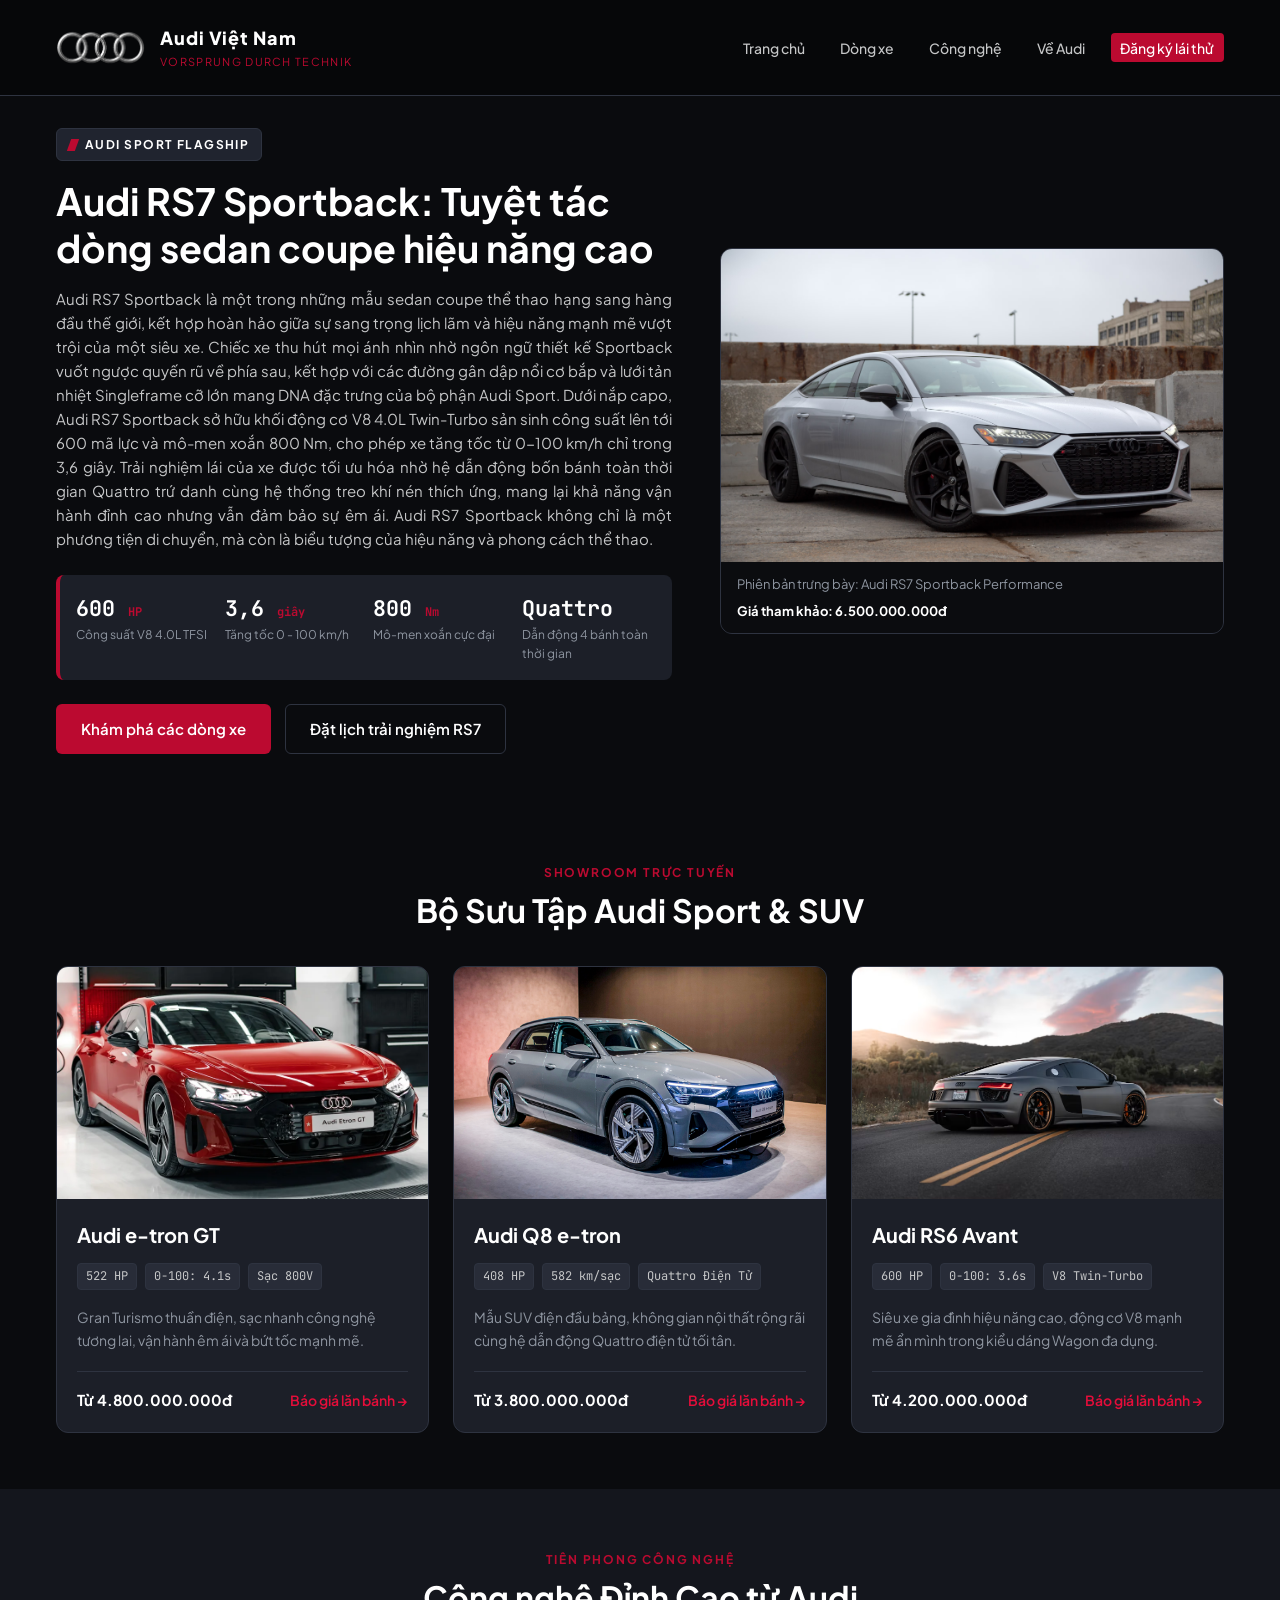
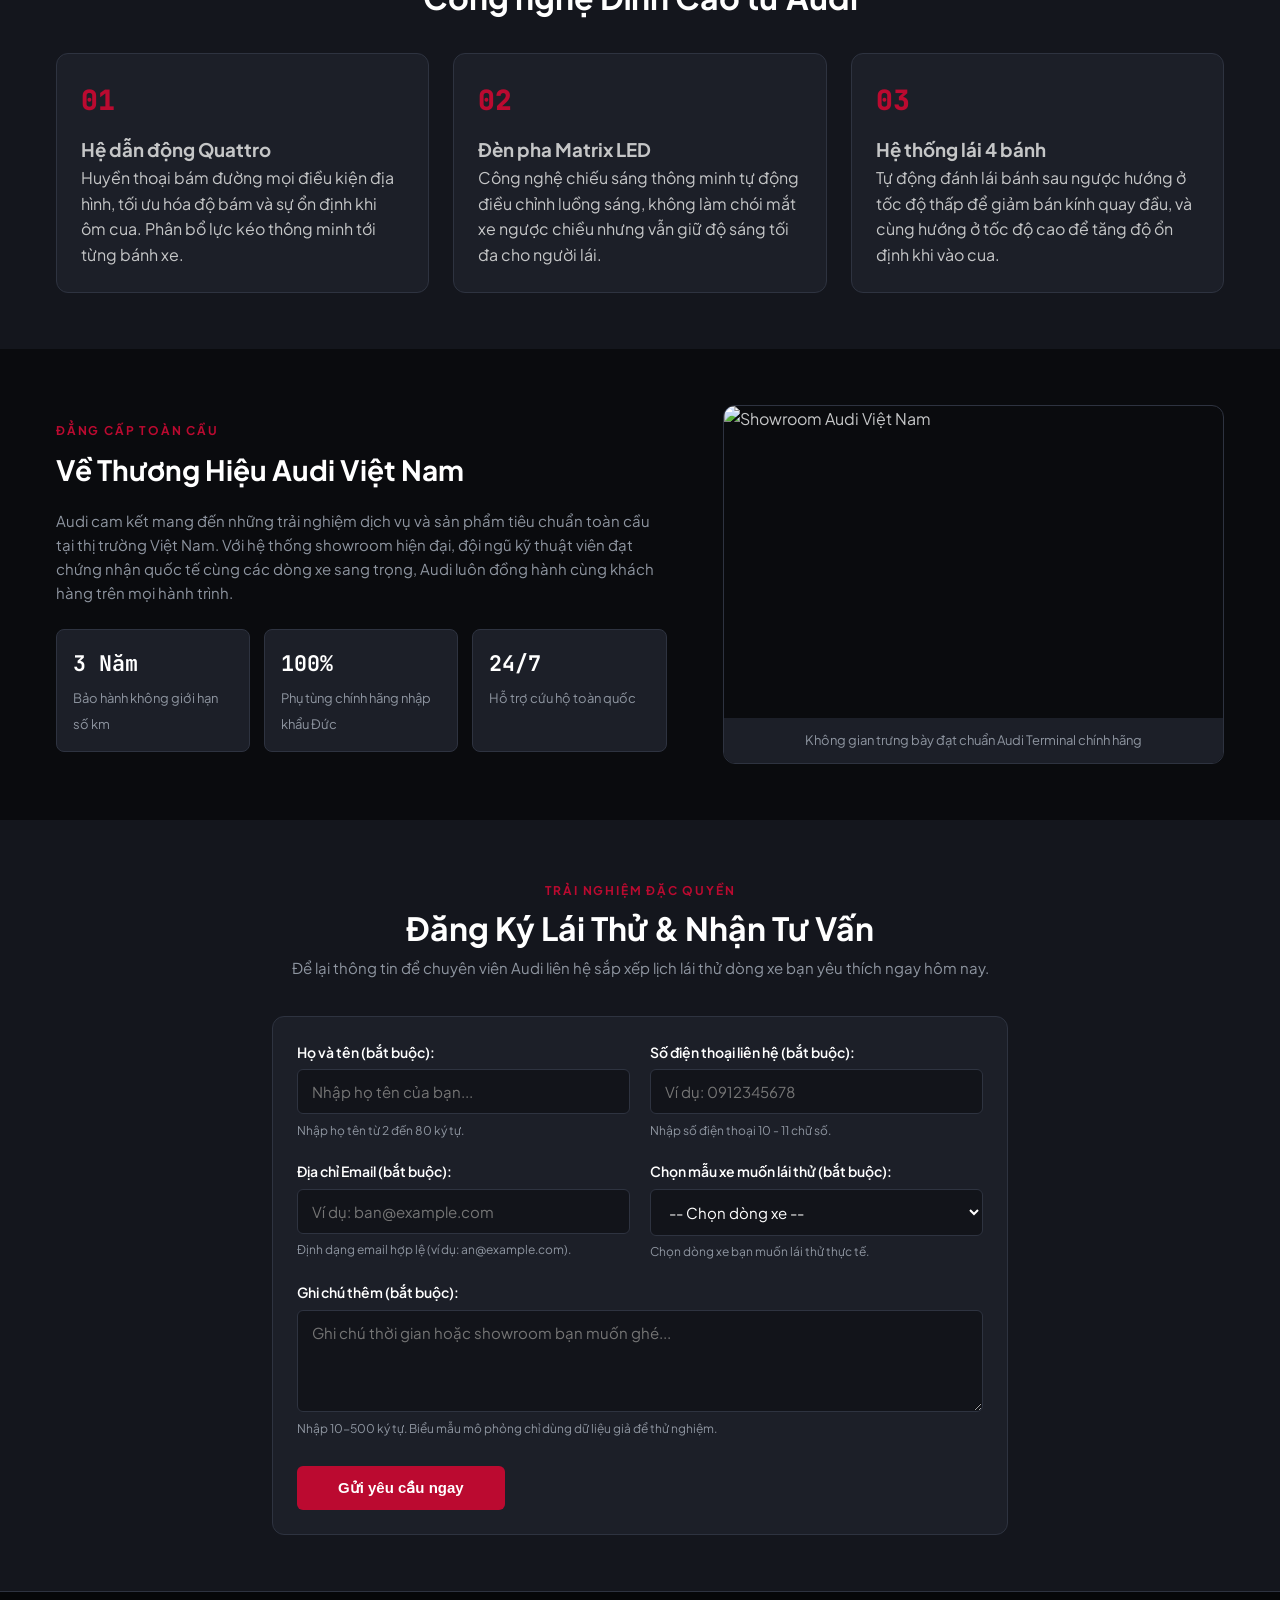
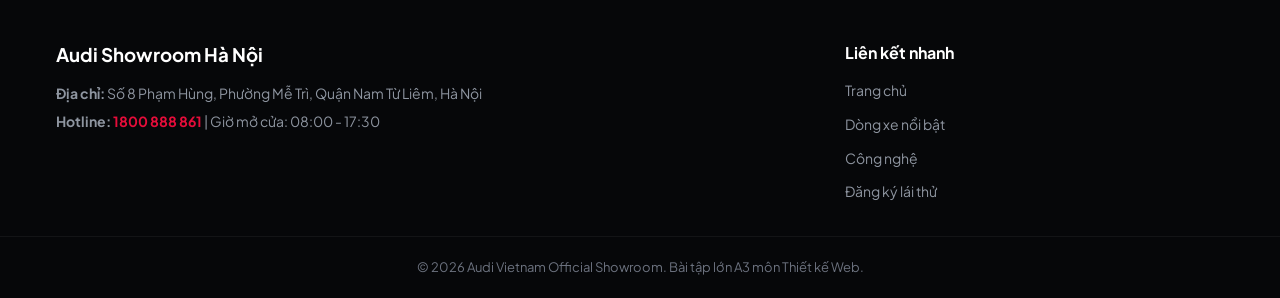
==== index.html @ 1963253b "Add files via upload" ====
<!DOCTYPE html>
<html lang="vi">

<head>
  <meta charset="UTF-8">
  <meta name="viewport" content="width=device-width, initial-scale=1.0">
  <title>Audi Vietnam | Showroom Trực Tuyến Đẳng Cấp</title>
  <link rel="preconnect" href="https://fonts.googleapis.com">
  <link rel="preconnect" href="https://fonts.gstatic.com" crossorigin>
  <link
    href="https://fonts.googleapis.com/css2?family=Plus+Jakarta+Sans:wght@400;500;600;700;800&family=JetBrains+Mono:wght@400;500&display=swap"
    rel="stylesheet">
  <link rel="stylesheet" href="styles.css">
</head>

<body>
  <header class="site-header">
    <div class="header-container">
      <div class="brand">
        <a href="index.html" class="logo-link">
          <img src="assets/audi-logo.png" alt="Audi Việt Nam" class="logo-img" width="110" height="38">
        </a>
        <div class="brand-text">
          <span class="brand-name">Audi Việt Nam</span>
          <span class="tagline">Vorsprung durch Technik</span>
        </div>
      </div>

      <nav class="site-nav" aria-label="Điều hướng chính">
        <ul>
          <li><a href="#home">Trang chủ</a></li>
          <li><a href="#models">Dòng xe</a></li>
          <li><a href="#technology">Công nghệ</a></li>
          <li><a href="#about">Về Audi</a></li>
          <li><a href="#contact" class="nav-cta">Đăng ký lái thử</a></li>
        </ul>
      </nav>
    </div>
  </header>
  <main>

    <section id="home" class="hero-section">
      <div class="container hero-container">

        <div class="hero-content">
          <div class="rs-badge">
            <span class="rs-rhombus" aria-hidden="true"></span>
            AUDI SPORT FLAGSHIP
          </div>

          <h1 class="hero-title">
            Audi RS7 Sportback: Tuyệt tác dòng sedan coupe hiệu năng cao
          </h1>

          <p class="hero-desc">
            Audi RS7 Sportback là một trong những mẫu sedan coupe thể thao hạng
            sang hàng đầu thế giới, kết hợp hoàn hảo giữa sự sang trọng lịch lãm
            và hiệu năng mạnh mẽ vượt trội của một siêu xe. Chiếc xe thu hút mọi
            ánh nhìn nhờ ngôn ngữ thiết kế Sportback vuốt ngược quyến rũ về phía
            sau, kết hợp với các đường gân dập nổi cơ bắp và lưới tản nhiệt
            Singleframe cỡ lớn mang DNA đặc trưng của bộ phận Audi Sport.
            Dưới nắp capo, Audi RS7 Sportback sở hữu khối động cơ V8
            4.0L Twin-Turbo sản sinh công suất lên tới 600 mã lực và mô-men xoắn
            800 Nm, cho phép xe tăng tốc từ 0-100 km/h chỉ trong 3,6 giây.
            Trải nghiệm lái của xe được tối ưu hóa nhờ hệ dẫn động bốn bánh
            toàn thời gian Quattro trứ danh cùng hệ thống treo khí nén thích ứng,
            mang lại khả năng vận hành đỉnh cao nhưng vẫn đảm bảo sự êm ái.
            Audi RS7 Sportback không chỉ là một phương tiện di chuyển,
            mà còn là biểu tượng của hiệu năng và phong cách thể thao.
          </p>

          <div class="hero-specs">
            <div class="spec-box">
              <span class="spec-val">600 <small>HP</small></span>
              <span class="spec-label">Công suất V8 4.0L TFSI</span>
            </div>
            <div class="spec-box">
              <span class="spec-val">3,6 <small>giây</small></span>
              <span class="spec-label">Tăng tốc 0 - 100 km/h</span>
            </div>
            <div class="spec-box">
              <span class="spec-val">800 <small>Nm</small></span>
              <span class="spec-label">Mô-men xoắn cực đại</span>
            </div>
            <div class="spec-box">
              <span class="spec-val">Quattro</span>
              <span class="spec-label">Dẫn động 4 bánh toàn thời gian</span>
            </div>
          </div>

          <div class="hero-actions">
            <a href="#models" class="btn btn-primary">Khám phá các dòng xe</a>
            <a href="#contact" class="btn btn-outline">Đặt lịch trải nghiệm RS7</a>
          </div>
        </div>

        <div class="hero-visual">
          <figure>
            <img src="assets/audi-rs7-sportback.jpg" alt="Audi RS7 Sportback Performance" class="hero-car-img"
              width="800" height="500">
            <figcaption class="car-caption">
              <span>Phiên bản trưng bày: Audi RS7 Sportback Performance</span>
              <span class="price-tag">Giá tham khảo: 6.500.000.000đ</span>
            </figcaption>
          </figure>
        </div>

      </div>
    </section>

    <section id="models" class="content-section">
      <div class="container">

        <div class="section-header">
          <span class="section-subtitle">SHOWROOM TRỰC TUYẾN</span>
          <h2>Bộ Sưu Tập Audi Sport & SUV</h2>
        </div>

        <div class="project-list">
          <article class="project-card">
            <div class="card-image">
              <img src="assets/audi-etron-gt.jpg" alt="Audi e-tron GT màu đỏ" width="400" height="240">
            </div>
            <div class="card-body">
              <h3>Audi e-tron GT</h3>
              <div class="mini-specs">
                <span>522 HP</span>
                <span>0-100: 4.1s</span>
                <span>Sạc 800V</span>
              </div>
              <p>Gran Turismo thuần điện, sạc nhanh công nghệ tương lai, vận hành êm ái và bứt tốc mạnh mẽ.</p>
              <div class="card-footer">
                <span class="price">Từ 4.800.000.000đ</span>
                <a href="#contact" class="card-btn">Báo giá lăn bánh &rarr;</a>
              </div>
            </div>
          </article>

          <article class="project-card">
            <div class="card-image">
              <img src="assets/audi-q8-etron.jpg" alt="Audi Q8 e-tron" width="400" height="240">
            </div>
            <div class="card-body">
              <h3>Audi Q8 e-tron</h3>
              <div class="mini-specs">
                <span>408 HP</span>
                <span>582 km/sạc</span>
                <span>Quattro Điện Tử</span>
              </div>
              <p>Mẫu SUV điện đầu bảng, không gian nội thất rộng rãi cùng hệ dẫn động Quattro điện tử tối tân.</p>
              <div class="card-footer">
                <span class="price">Từ 3.800.000.000đ</span>
                <a href="#contact" class="card-btn">Báo giá lăn bánh &rarr;</a>
              </div>
            </div>
          </article>

          <article class="project-card">
            <div class="card-image">
              <img src="assets/audi-rs6-avant.jpg" alt="Audi RS6 Avant" width="400" height="240">
            </div>
            <div class="card-body">
              <h3>Audi RS6 Avant</h3>
              <div class="mini-specs">
                <span>600 HP</span>
                <span>0-100: 3.6s</span>
                <span>V8 Twin-Turbo</span>
              </div>
              <p>Siêu xe gia đình hiệu năng cao, động cơ V8 mạnh mẽ ẩn mình trong kiểu dáng Wagon đa dụng.</p>
              <div class="card-footer">
                <span class="price">Từ 4.200.000.000đ</span>
                <a href="#contact" class="card-btn">Báo giá lăn bánh &rarr;</a>
              </div>
            </div>
          </article>
        </div>
      </div>
    </section>

    <section id="technology" class="content-section bg-secondary">
      <div class="container">
        <div class="section-header">
          <span class="section-subtitle">TIÊN PHONG CÔNG NGHỆ</span>
          <h2>Công nghệ Đỉnh Cao từ Audi</h2>
        </div>

        <div class="project-list">
          <article class="project-card tech-card">
            <div class="tech-icon" aria-hidden="true">01</div>
            <h3>Hệ dẫn động Quattro</h3>
            <p>Huyền thoại bám đường mọi điều kiện địa hình, tối ưu hóa độ bám và sự ổn định khi ôm cua. Phân bổ lực kéo
              thông minh tới từng bánh xe.</p>
          </article>

          <article class="project-card tech-card">
            <div class="tech-icon" aria-hidden="true">02</div>
            <h3>Đèn pha Matrix LED</h3>
            <p>Công nghệ chiếu sáng thông minh tự động điều chỉnh luồng sáng, không làm chói mắt xe ngược chiều nhưng
              vẫn giữ độ sáng tối đa cho người lái.</p>
          </article>

          <article class="project-card tech-card">
            <div class="tech-icon" aria-hidden="true">03</div>
            <h3>Hệ thống lái 4 bánh</h3>
            <p>Tự động đánh lái bánh sau ngược hướng ở tốc độ thấp để giảm bán kính quay đầu, và cùng hướng ở tốc độ cao
              để tăng độ ổn định khi vào cua.</p>
          </article>

        </div>

      </div>
    </section>

    <section id="about" class="content-section">
      <div class="container about-container">

        <div class="about-text">
          <span class="section-subtitle">ĐẲNG CẤP TOÀN CẦU</span>
          <h2>Về Thương Hiệu Audi Việt Nam</h2>
          <p>
            Audi cam kết mang đến những trải nghiệm dịch vụ và sản phẩm tiêu chuẩn toàn cầu tại thị trường Việt Nam.
            Với hệ thống showroom hiện đại, đội ngũ kỹ thuật viên đạt chứng nhận quốc tế cùng các dòng xe sang trọng,
            Audi luôn đồng hành cùng khách hàng trên mọi hành trình.
          </p>

          <div class="about-highlights">
            <div class="highlight-item">
              <strong>3 Năm</strong>
              <span>Bảo hành không giới hạn số km</span>
            </div>
            <div class="highlight-item">
              <strong>100%</strong>
              <span>Phụ tùng chính hãng nhập khẩu Đức</span>
            </div>
            <div class="highlight-item">
              <strong>24/7</strong>
              <span>Hỗ trợ cứu hộ toàn quốc</span>
            </div>
          </div>
        </div>

        <figure class="about-visual">
          <img
            src="https://giaxeaudi.com.vn/wp-content/uploads/Audi-Viet-Nam-Co-Bao-Nhieu-Dia-Chi-Showroom-Phan-Phoi-Chinh-Hang.jpg"
            alt="Showroom Audi Việt Nam" class="about-img" width="600" height="380">
          <figcaption>Không gian trưng bày đạt chuẩn Audi Terminal chính hãng</figcaption>
        </figure>

      </div>
    </section>

    <section id="contact" class="content-section bg-secondary">
      <div class="container form-container">

        <div class="section-header">
          <span class="section-subtitle">TRẢI NGHIỆM ĐẶC QUYỀN</span>
          <h2>Đăng Ký Lái Thử & Nhận Tư Vấn</h2>
          <p class="section-desc">Để lại thông tin để chuyên viên Audi liên hệ sắp xếp lịch lái thử dòng xe bạn yêu
            thích ngay hôm nay.</p>
        </div>

        <form class="booking-form" action="ket-qua.html" method="get">

          <div class="form-group">
            <label for="fullname">Họ và tên (bắt buộc):</label>
            <input type="text" id="fullname" name="fullname" autocomplete="name" required minlength="2" maxlength="80"
              placeholder="Nhập họ tên của bạn..." aria-describedby="fullname-help">
            <p id="fullname-help" class="help">Nhập họ tên từ 2 đến 80 ký tự.</p>
          </div>

          <div class="form-group">
            <label for="phone">Số điện thoại liên hệ (bắt buộc):</label>
            <input type="tel" id="phone" name="phone" required pattern="[0-9]{10,11}" placeholder="Ví dụ: 0912345678"
              aria-describedby="phone-help">
            <p id="phone-help" class="help">Nhập số điện thoại 10 - 11 chữ số.</p>
          </div>

          <div class="form-group">
            <label for="email">Địa chỉ Email (bắt buộc):</label>
            <input type="email" id="email" name="email" autocomplete="email" required
              placeholder="Ví dụ: ban@example.com" aria-describedby="email-help">
            <p id="email-help" class="help">Định dạng email hợp lệ (ví dụ: an@example.com).</p>
          </div>

          <div class="form-group">
            <label for="car-model">Chọn mẫu xe muốn lái thử (bắt buộc):</label>
            <select id="car-model" name="car_model" required aria-describedby="car-help">
              <option value="" disabled selected>-- Chọn dòng xe --</option>
              <option value="rs7">Audi RS7 Sportback</option>
              <option value="etron-gt">Audi e-tron GT</option>
              <option value="q8-etron">Audi Q8 e-tron</option>
              <option value="rs6">Audi RS6 Avant</option>
            </select>
            <p id="car-help" class="help">Chọn dòng xe bạn muốn lái thử thực tế.</p>
          </div>

          <div class="form-group full-width">
            <label for="message">Ghi chú thêm (bắt buộc):</label>
            <textarea id="message" name="message" rows="4" required minlength="10" maxlength="500"
              placeholder="Ghi chú thời gian hoặc showroom bạn muốn ghé..." aria-describedby="message-help"></textarea>
            <p id="message-help" class="help">Nhập 10-500 ký tự. Biểu mẫu mô phỏng chỉ dùng dữ liệu giả để thử nghiệm.
            </p>
          </div>

          <div class="form-action full-width">
            <button type="submit" class="btn btn-primary">Gửi yêu cầu ngay</button>
          </div>

        </form>

      </div>
    </section>

  </main>

  <footer class="site-footer">
    <div class="container footer-content">

      <div class="footer-info">
        <h3>Audi Showroom Hà Nội</h3>
        <p><strong>Địa chỉ:</strong> Số 8 Phạm Hùng, Phường Mễ Trì, Quận Nam Từ Liêm, Hà Nội</p>
        <p><strong>Hotline:</strong> <a href="tel:1800888861" class="highlight-red">1800 888 861</a> | Giờ mở cửa: 08:00
          - 17:30</p>
      </div>

      <div class="footer-links">
        <h4>Liên kết nhanh</h4>
        <ul>
          <li><a href="#home">Trang chủ</a></li>
          <li><a href="#models">Dòng xe nổi bật</a></li>
          <li><a href="#technology">Công nghệ</a></li>
          <li><a href="#contact">Đăng ký lái thử</a></li>
        </ul>
      </div>

    </div>

    <div class="footer-bottom">
      <div class="container">
        <p>&copy; 2026 Audi Vietnam Official Showroom. Bài tập lớn A3 môn Thiết kế Web.</p>
      </div>
    </div>
  </footer>

</body>

</html>
---- styles.css ----
:root {
  --bg-main: #0a0b0e;
  --bg-section: #14161d;
  --bg-card: #1c1f28;
  --bg-input: #12141a;

  --border-color: #2e3340;
  --border-focus: #ff1a40;

  --text-primary: #ffffff;
  --text-body: #c5c6c7;
  --text-muted: #8e95a0;

  --audi-red: #bb0a30;
  --audi-red-hover: #e50d3a;
  --audi-blue: #008acb;
  --audi-green: #278b55;

  --font-sans: "Plus Jakarta Sans", Arial, sans-serif;
  --font-mono: "JetBrains Mono", monospace;

  --container-max: 75rem;
}

*,
*::before,
*::after {
  box-sizing: border-box;
  margin: 0;
  padding: 0;
}

html {
  font-size: 100%;
  scroll-behavior: smooth;
}

body {
  font-family: var(--font-sans);
  background-color: var(--bg-main);
  color: var(--text-body);
  line-height: 1.6;
}

img {
  max-width: 100%;
  height: auto;
  display: block;
}

a {
  color: inherit;
  text-decoration: none;
}

.container {
  width: 100%;
  max-width: var(--container-max);
  margin-inline: auto;
  padding-inline: 1rem;
}

.content-section {
  padding-block: 3.5rem;
}

.bg-secondary {
  background-color: var(--bg-section);
}

.section-header {
  text-align: center;
  margin-bottom: 2.25rem;
}

.section-subtitle {
  display: inline-block;
  color: var(--audi-red);
  font-size: 0.75rem;
  font-weight: 700;
  letter-spacing: 0.15em;
  text-transform: uppercase;
  margin-bottom: 0.5rem;
}

.section-header h2 {
  font-size: 1.75rem;
  color: var(--text-primary);
  line-height: 1.25;
}

.section-desc {
  color: var(--text-muted);
  font-size: 0.9375rem;
  margin-top: 0.5rem;
}

.site-header {
  background-color: #060709;
  border-bottom: 1px solid var(--border-color);
  position: sticky;
  top: 0;
  z-index: 100;
}

.header-container {
  display: flex;
  flex-direction: column;
  align-items: center;
  gap: 1rem;
  padding-block: 0.875rem;
  padding-inline: 1rem;
  max-width: var(--container-max);
  margin-inline: auto;
}

.brand {
  display: flex;
  align-items: center;
  gap: 0.875rem;
}

.logo-img {
  width: 5.625rem;
}

.brand-text {
  display: flex;
  flex-direction: column;
}

.brand-name {
  font-size: 1.125rem;
  font-weight: 800;
  color: var(--text-primary);
  letter-spacing: 0.05em;
}

.tagline {
  font-size: 0.6875rem;
  color: var(--audi-red);
  text-transform: uppercase;
  letter-spacing: 0.12em;
}

.site-nav {
  width: 100%;
}

.site-nav ul {
  display: flex;
  flex-wrap: wrap;
  justify-content: center;
  align-items: center;
  gap: 0.5rem 1rem;
  list-style: none;
}

.site-nav ul li a {
  font-size: 0.875rem;
  font-weight: 500;
  color: var(--text-body);
  padding: 0.35rem 0.6rem;
  border-radius: 0.25rem;
  transition: color 180ms ease, background-color 180ms ease;
}

.site-nav ul li a:hover {
  color: var(--text-primary);
  background-color: rgba(255, 255, 255, 0.05);
}

.nav-cta {
  background-color: var(--audi-red);
  color: #ffffff !important;
  font-weight: 600;
}

.nav-cta:hover {
  background-color: var(--audi-red-hover) !important;
}

.hero-section {
  padding-block: 2rem 3rem;
}

.hero-container {
  display: flex;
  flex-direction: column-reverse;
  gap: 2rem;
}

.rs-badge {
  display: inline-flex;
  align-items: center;
  padding: 0.35rem 0.75rem;
  margin-bottom: 1rem;
  background-color: #20242f;
  border: 1px solid var(--border-color);
  border-radius: 0.375rem;
  font-size: 0.75rem;
  font-weight: 700;
  letter-spacing: 0.12em;
  color: var(--text-primary);
}

.rs-rhombus {
  width: 0.5rem;
  height: 0.75rem;
  background-color: var(--audi-red);
  transform: skewX(-20deg);
  margin-right: 0.5rem;
}

.hero-title {
  font-size: 1.875rem;
  line-height: 1.25;
  color: var(--text-primary);
  margin-bottom: 1rem;
}

.hero-desc {
  font-size: 0.9375rem;
  color: var(--text-body);
  margin-bottom: 1.5rem;
  text-align: justify;
}

.hero-specs {
  display: grid;
  grid-template-columns: repeat(2, 1fr);
  gap: 0.875rem;
  padding: 1rem;
  background-color: var(--bg-card);
  border-left: 4px solid var(--audi-red);
  border-radius: 0.5rem;
  margin-bottom: 1.5rem;
}

.spec-box {
  display: flex;
  flex-direction: column;
}

.spec-val {
  font-size: 1.35rem;
  font-weight: 700;
  color: var(--text-primary);
  font-family: var(--font-mono);
}

.spec-val small {
  font-size: 0.75rem;
  color: var(--audi-red);
}

.spec-label {
  font-size: 0.75rem;
  color: var(--text-muted);
}

.hero-actions {
  display: flex;
  flex-direction: column;
  gap: 0.875rem;
}

.btn {
  display: inline-flex;
  justify-content: center;
  align-items: center;
  padding: 0.75rem 1.5rem;
  font-size: 0.9375rem;
  font-weight: 600;
  border-radius: 0.375rem;
  border: 1px solid transparent;
  cursor: pointer;
  transition: transform 180ms ease, background-color 180ms ease, border-color 180ms ease;
}

.btn-primary {
  background-color: var(--audi-red);
  color: #ffffff;
}

.btn-primary:hover {
  background-color: var(--audi-red-hover);
  transform: translateY(-2px);
}

.btn-outline {
  background-color: transparent;
  border-color: var(--border-color);
  color: var(--text-primary);
}

.btn-outline:hover {
  background-color: var(--bg-card);
  border-color: var(--text-muted);
  transform: translateY(-2px);
}

.hero-visual figure {
  position: relative;
  border-radius: 0.75rem;
  overflow: hidden;
  border: 1px solid var(--border-color);
  background-color: var(--bg-card);
}

.hero-car-img {
  width: 100%;
  aspect-ratio: 16 / 10;
  object-fit: cover;
  transition: transform 300ms ease;
}

.hero-visual figure:hover .hero-car-img {
  transform: scale(1.02);
}

.car-caption {
  padding: 0.75rem 1rem;
  background-color: rgba(10, 11, 14, 0.92);
  display: flex;
  flex-direction: column;
  gap: 0.35rem;
  font-size: 0.8125rem;
  color: var(--text-muted);
}

.price-tag {
  color: #ffffff;
  font-weight: 700;
}

.project-list {
  display: grid;
  grid-template-columns: 1fr;
  gap: 1.5rem;
}

.project-card {
  min-width: 0;
  display: flex;
  flex-direction: column;
  background-color: var(--bg-card);
  border: 1px solid var(--border-color);
  border-radius: 0.75rem;
  overflow: hidden;
  transition: transform 180ms ease, border-color 180ms ease;
}

.project-card:hover {
  transform: translateY(-4px);
  border-color: var(--audi-red);
}

.card-image {
  width: 100%;
  aspect-ratio: 16 / 10;
  overflow: hidden;
  background-color: #000000;
}

.card-image img {
  width: 100%;
  height: 100%;
  object-fit: cover;
  transition: transform 300ms ease;
}

.project-card:hover .card-image img {
  transform: scale(1.04);
}

.card-body {
  padding: 1.25rem;
  display: flex;
  flex-direction: column;
  flex: 1;
}

.card-body h3 {
  font-size: 1.25rem;
  color: var(--text-primary);
  margin-bottom: 0.75rem;
}

.mini-specs {
  display: flex;
  flex-wrap: wrap;
  gap: 0.5rem;
  margin-bottom: 1rem;
}

.mini-specs span {
  padding: 0.2rem 0.5rem;
  background-color: #282c38;
  border: 1px solid var(--border-color);
  border-radius: 0.25rem;
  font-size: 0.75rem;
  color: var(--text-body);
  font-family: var(--font-mono);
}

.card-body p {
  font-size: 0.875rem;
  color: var(--text-muted);
  margin-bottom: 1.25rem;
}

.card-footer {
  margin-top: auto;
  padding-top: 1rem;
  border-top: 1px solid var(--border-color);
  display: flex;
  justify-content: space-between;
  align-items: center;
  gap: 0.5rem;
}

.price {
  font-size: 0.9375rem;
  font-weight: 700;
  color: var(--text-primary);
}

.card-btn {
  font-size: 0.875rem;
  font-weight: 600;
  color: var(--audi-red-hover);
  overflow-wrap: anywhere;
}

.card-btn:hover {
  text-decoration: underline;
}

.tech-card {
  padding: 1.5rem;
}

.tech-icon {
  font-size: 1.75rem;
  font-weight: 800;
  color: var(--audi-red);
  margin-bottom: 0.75rem;
  font-family: var(--font-mono);
}

.about-container {
  display: flex;
  flex-direction: column;
  gap: 2rem;
}

.about-text h2 {
  font-size: 1.75rem;
  color: var(--text-primary);
  margin-bottom: 1rem;
}

.about-text p {
  color: var(--text-muted);
  font-size: 0.9375rem;
  margin-bottom: 1.5rem;
}

.about-highlights {
  display: grid;
  grid-template-columns: 1fr;
  gap: 0.875rem;
}

.highlight-item {
  padding: 1rem;
  background-color: var(--bg-card);
  border: 1px solid var(--border-color);
  border-radius: 0.5rem;
}

.highlight-item strong {
  display: block;
  font-size: 1.35rem;
  color: var(--text-primary);
  font-family: var(--font-mono);
  margin-bottom: 0.25rem;
}

.highlight-item span {
  font-size: 0.8125rem;
  color: var(--text-muted);
}

.about-visual {
  border-radius: 0.75rem;
  overflow: hidden;
  border: 1px solid var(--border-color);
}

.about-img {
  width: 100%;
  aspect-ratio: 16 / 10;
  object-fit: cover;
}

.about-visual figcaption {
  padding: 0.75rem 1rem;
  background-color: var(--bg-card);
  font-size: 0.8125rem;
  color: var(--text-muted);
  text-align: center;
}

.form-container {
  max-width: 48rem;
}

.booking-form {
  display: flex;
  flex-direction: column;
  gap: 1.25rem;
  background-color: var(--bg-card);
  padding: 1.5rem;
  border: 1px solid var(--border-color);
  border-radius: 0.75rem;
}

.form-group {
  display: flex;
  flex-direction: column;
  gap: 0.4rem;
}

.form-group label {
  font-size: 0.875rem;
  font-weight: 600;
  color: var(--text-primary);
}

.form-group input,
.form-group select,
.form-group textarea {
  width: 100%;
  padding: 0.75rem 0.875rem;
  background-color: var(--bg-input);
  border: 1px solid var(--border-color);
  border-radius: 0.375rem;
  color: #ffffff;
  font-family: inherit;
  font-size: 0.9375rem;
  transition: border-color 180ms ease;
}

.form-group textarea {
  resize: vertical;
}

.help {
  font-size: 0.75rem;
  color: var(--text-muted);
}

.form-group input:user-invalid,
.form-group select:user-invalid,
.form-group textarea:user-invalid {
  border-color: #ef4444;
}

.form-action .btn {
  width: 100%;
  margin-top: 0.5rem;
}

.site-footer {
  background-color: #060709;
  border-top: 1px solid var(--border-color);
  padding-top: 3rem;
}

.footer-content {
  display: grid;
  grid-template-columns: 1fr;
  gap: 2rem;
  padding-bottom: 2rem;
}

.footer-info h3,
.footer-links h4 {
  color: var(--text-primary);
  margin-bottom: 0.75rem;
}

.footer-info p {
  font-size: 0.875rem;
  color: var(--text-muted);
  margin-bottom: 0.4rem;
}

.highlight-red {
  color: var(--audi-red-hover);
  font-weight: 700;
}

.footer-links ul {
  list-style: none;
  display: flex;
  flex-direction: column;
  gap: 0.5rem;
}

.footer-links a {
  font-size: 0.875rem;
  color: var(--text-muted);
  transition: color 180ms ease;
}

.footer-links a:hover {
  color: #ffffff;
}

.footer-bottom {
  border-top: 1px solid rgba(255, 255, 255, 0.05);
  padding-block: 1.25rem;
  text-align: center;
  font-size: 0.8125rem;
  color: #6c727f;
}

.result-section {
  min-height: 65vh;
  display: flex;
  align-items: center;
  padding-block: 3rem;
}

.result-card {
  max-width: 40rem;
  margin-inline: auto;
  text-align: center;
  background-color: var(--bg-card);
  border: 1px solid var(--border-color);
  border-radius: 1rem;
  padding: 2.5rem 1.5rem;
}

.result-icon {
  width: 4rem;
  height: 4rem;
  border-radius: 50%;
  background-color: var(--audi-green);
  color: #ffffff;
  font-size: 2rem;
  display: flex;
  align-items: center;
  justify-content: center;
  margin: 0 auto 1.5rem;
}

.result-card h1 {
  font-size: 1.5rem;
  color: var(--text-primary);
  margin-bottom: 0.75rem;
}

.result-lead {
  font-size: 1.0625rem;
  color: var(--audi-red-hover);
  font-weight: 600;
  margin-bottom: 1rem;
}

.result-card p {
  font-size: 0.9375rem;
  color: var(--text-muted);
  margin-bottom: 1rem;
}

.result-action {
  margin-top: 1.5rem;
}

a:focus-visible,
button:focus-visible,
input:focus-visible,
select:focus-visible,
textarea:focus-visible {
  outline: 3px solid var(--border-focus);
  outline-offset: 3px;
}

@media (min-width: 640px) {

  .section-header h2 {
    font-size: 2rem;
  }

  .hero-actions {
    flex-direction: row;
  }

  .hero-specs {
    grid-template-columns: repeat(4, 1fr);
  }

  .project-list {
    grid-template-columns: repeat(2, 1fr);
  }

  .about-highlights {
    grid-template-columns: repeat(3, 1fr);
  }

  .booking-form {
    display: grid;
    grid-template-columns: repeat(2, 1fr);
    gap: 1.25rem;
  }

  .full-width {
    grid-column: span 2;
  }

  .form-action .btn {
    width: auto;
    justify-self: start;
    padding-inline: 2.5rem;
  }

  .footer-content {
    grid-template-columns: 2fr 1fr;
  }
}

@media (min-width: 992px) {

  .header-container {
    flex-direction: row;
    justify-content: space-between;
  }

  .site-nav {
    width: auto;
  }

  .hero-container {
    flex-direction: row;
    align-items: center;
    gap: 3rem;
  }

  .hero-content {
    flex: 1.1;
  }

  .hero-visual {
    flex: 0.9;
  }

  .hero-title {
    font-size: 2.35rem;
  }

  .project-list {
    grid-template-columns: repeat(3, 1fr);
  }

  .about-container {
    flex-direction: row;
    align-items: center;
    gap: 3.5rem;
  }

  .about-text {
    flex: 1.1;
  }

  .about-visual {
    flex: 0.9;
  }
}
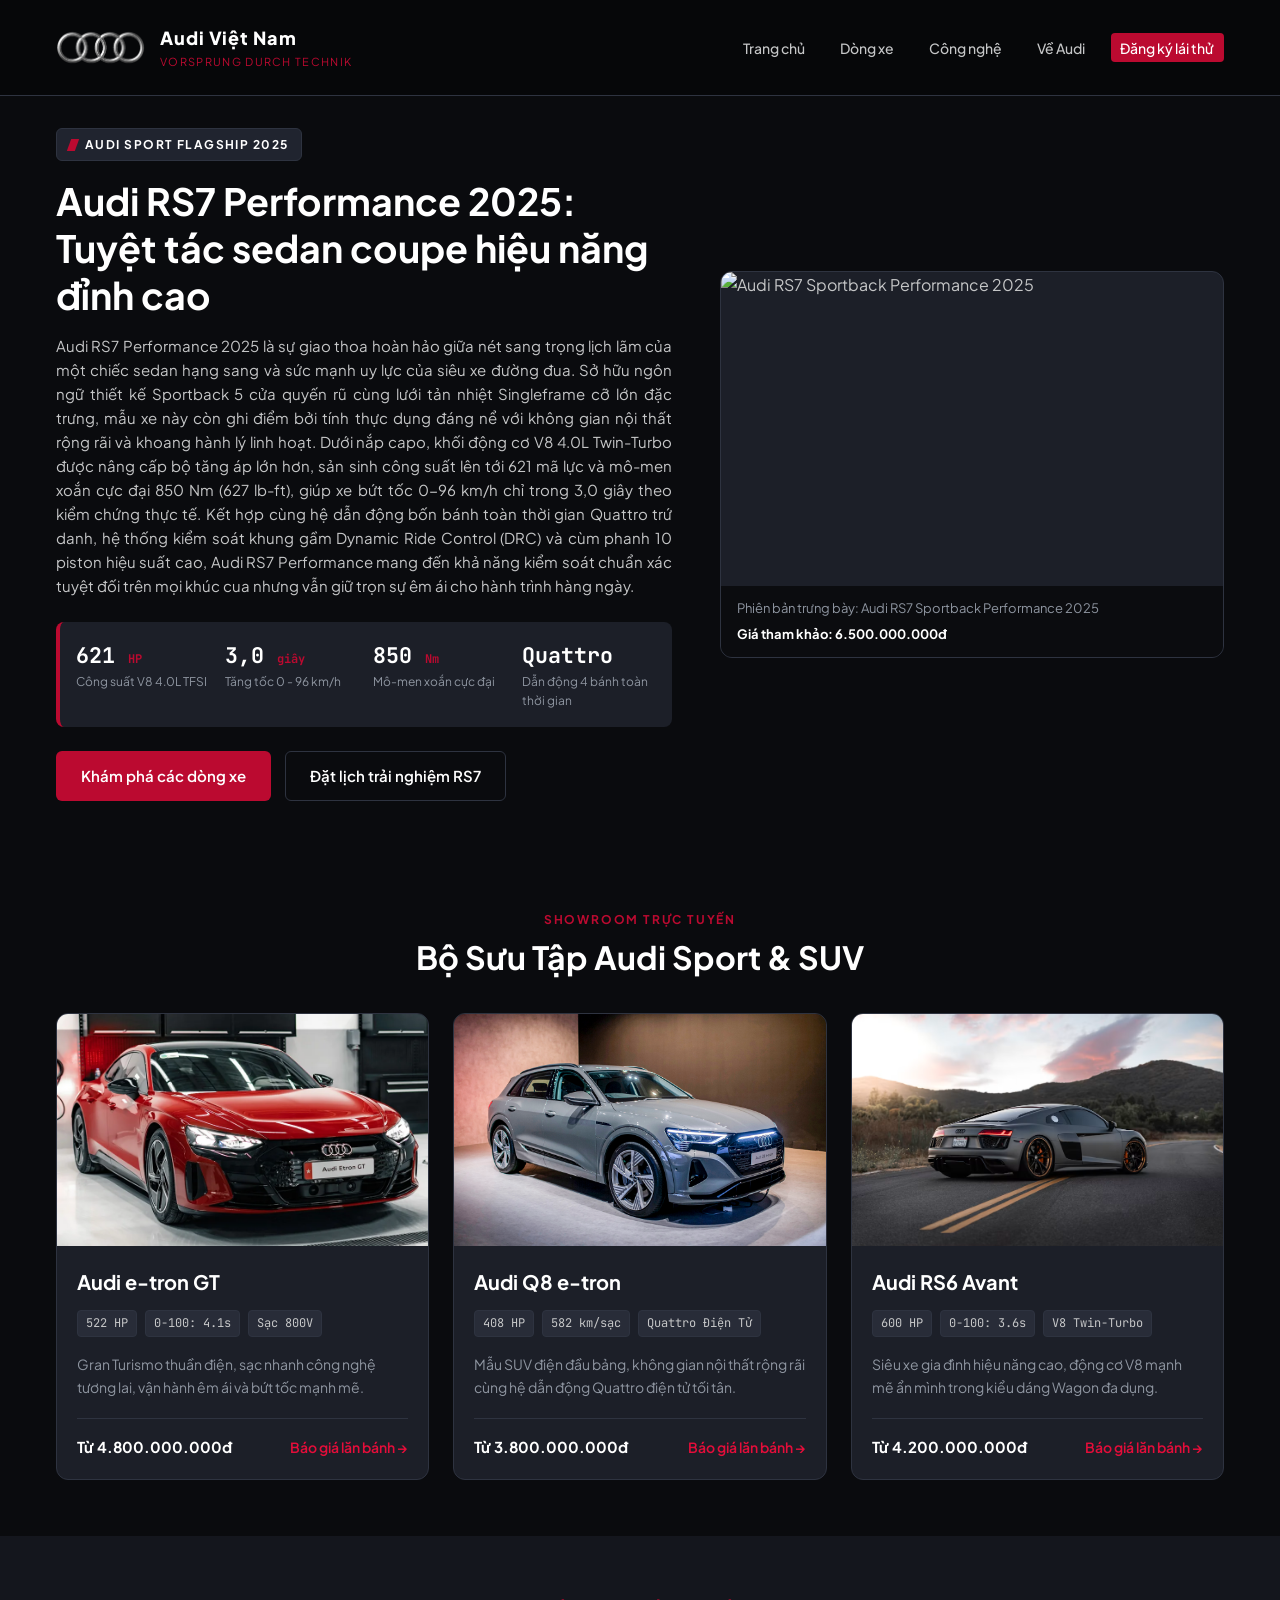
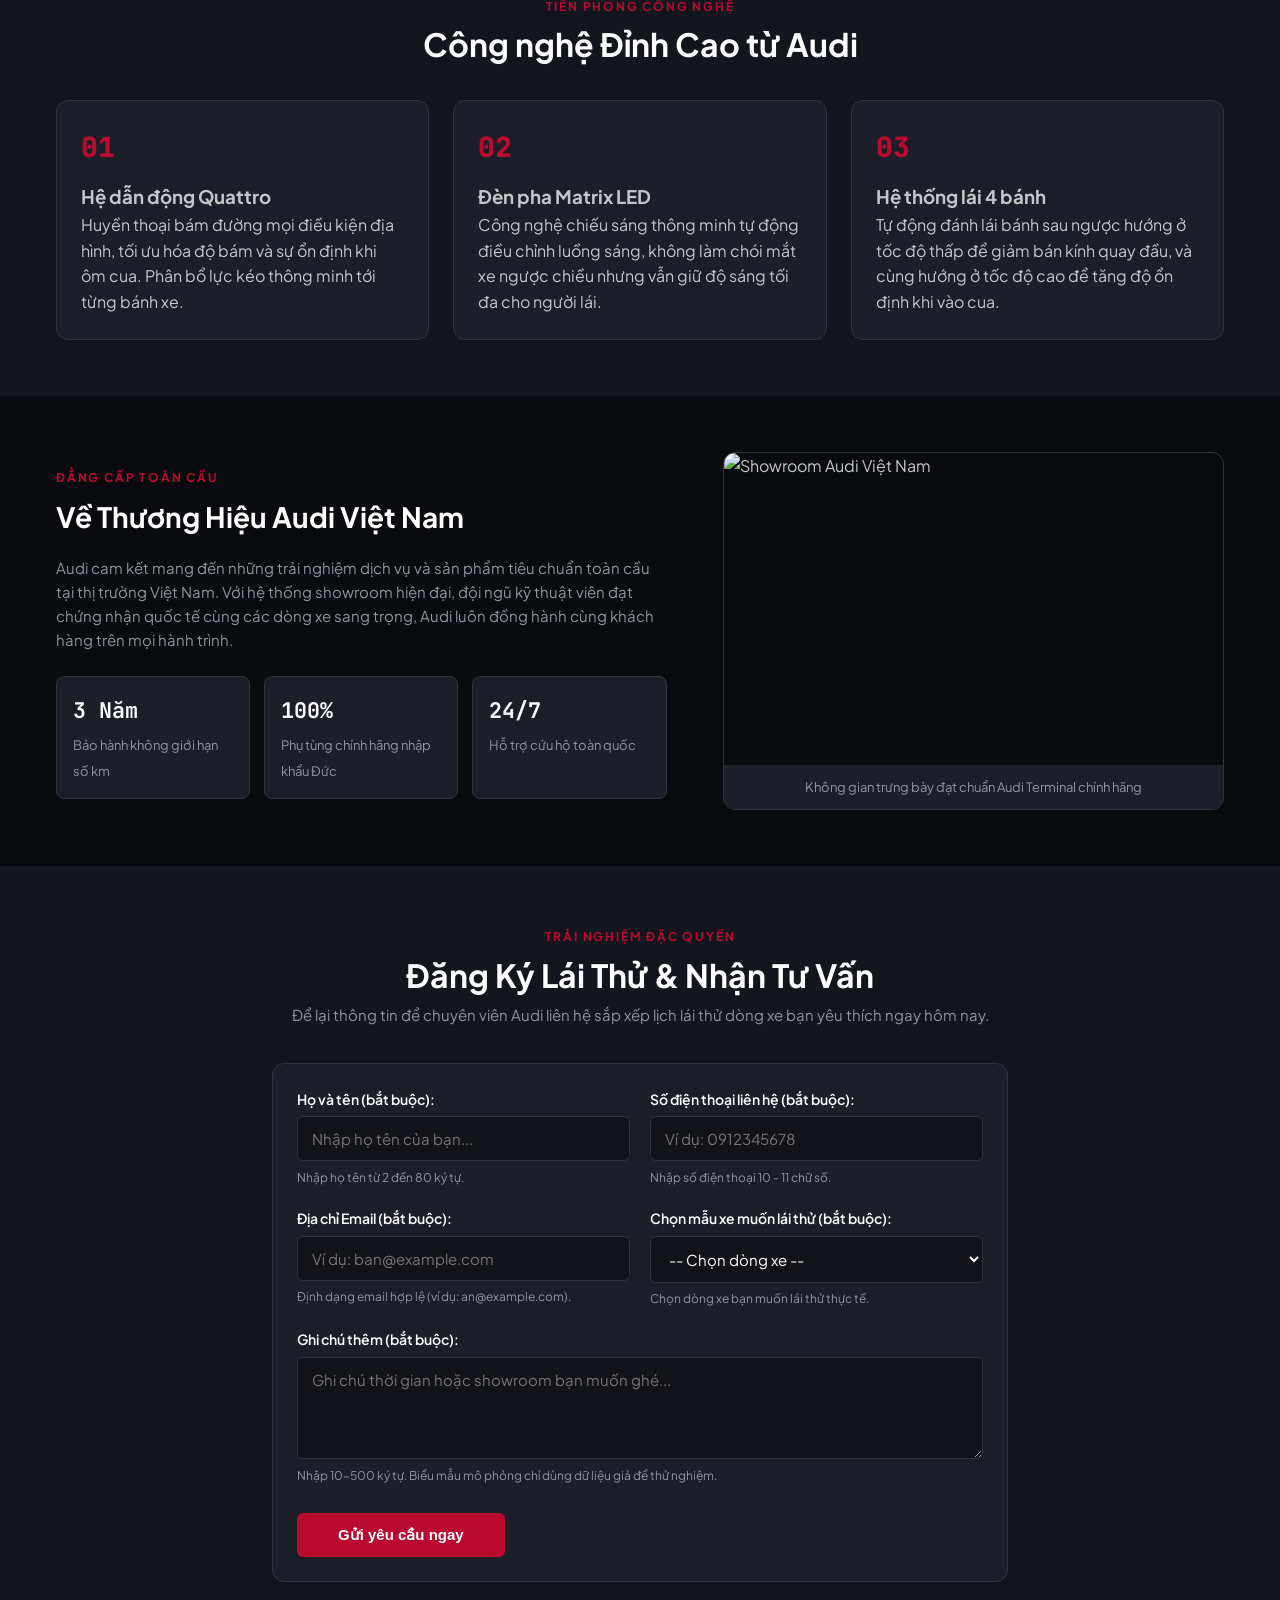
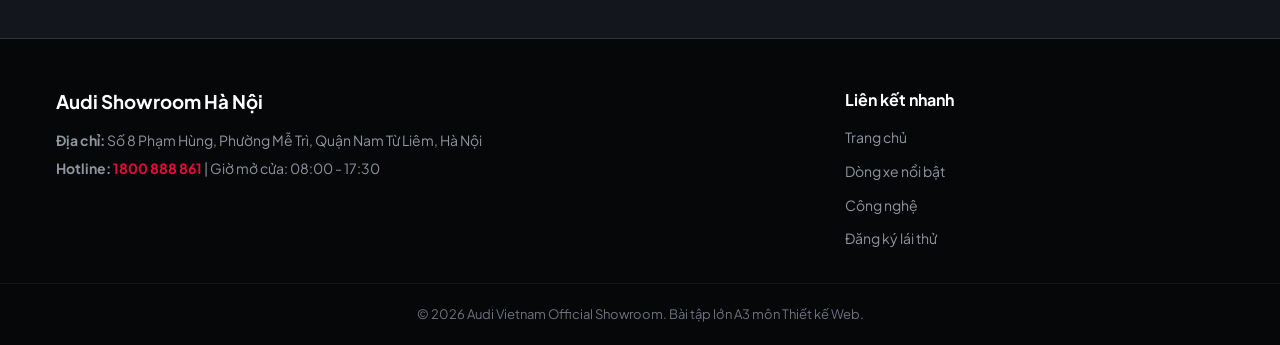
==== commit 6028f086: "feat(v3): update RS7 2025 specs and finalize A3 handover docs" ====
--- a/index.html
+++ b/index.html
@@ -10,7 +10,7 @@
   <link
     href="https://fonts.googleapis.com/css2?family=Plus+Jakarta+Sans:wght@400;500;600;700;800&family=JetBrains+Mono:wght@400;500&display=swap"
     rel="stylesheet">
-  <link rel="stylesheet" href="styles.css">
+  <link rel="stylesheet" href="css/styles.css">
 </head>
 
 <body>
@@ -45,41 +45,38 @@
         <div class="hero-content">
           <div class="rs-badge">
             <span class="rs-rhombus" aria-hidden="true"></span>
-            AUDI SPORT FLAGSHIP
+            AUDI SPORT FLAGSHIP 2025
           </div>
 
           <h1 class="hero-title">
-            Audi RS7 Sportback: Tuyệt tác dòng sedan coupe hiệu năng cao
+            Audi RS7 Performance 2025: Tuyệt tác sedan coupe hiệu năng đỉnh cao
           </h1>
 
           <p class="hero-desc">
-            Audi RS7 Sportback là một trong những mẫu sedan coupe thể thao hạng
-            sang hàng đầu thế giới, kết hợp hoàn hảo giữa sự sang trọng lịch lãm
-            và hiệu năng mạnh mẽ vượt trội của một siêu xe. Chiếc xe thu hút mọi
-            ánh nhìn nhờ ngôn ngữ thiết kế Sportback vuốt ngược quyến rũ về phía
-            sau, kết hợp với các đường gân dập nổi cơ bắp và lưới tản nhiệt
-            Singleframe cỡ lớn mang DNA đặc trưng của bộ phận Audi Sport.
-            Dưới nắp capo, Audi RS7 Sportback sở hữu khối động cơ V8
-            4.0L Twin-Turbo sản sinh công suất lên tới 600 mã lực và mô-men xoắn
-            800 Nm, cho phép xe tăng tốc từ 0-100 km/h chỉ trong 3,6 giây.
-            Trải nghiệm lái của xe được tối ưu hóa nhờ hệ dẫn động bốn bánh
-            toàn thời gian Quattro trứ danh cùng hệ thống treo khí nén thích ứng,
-            mang lại khả năng vận hành đỉnh cao nhưng vẫn đảm bảo sự êm ái.
-            Audi RS7 Sportback không chỉ là một phương tiện di chuyển,
-            mà còn là biểu tượng của hiệu năng và phong cách thể thao.
+            Audi RS7 Performance 2025 là sự giao thoa hoàn hảo giữa nét sang trọng lịch lãm
+            của một chiếc sedan hạng sang và sức mạnh uy lực của siêu xe đường đua.
+            Sở hữu ngôn ngữ thiết kế Sportback 5 cửa quyến rũ cùng lưới tản nhiệt Singleframe
+            cỡ lớn đặc trưng, mẫu xe này còn ghi điểm bởi tính thực dụng đáng nể với không gian
+            nội thất rộng rãi và khoang hành lý linh hoạt. Dưới nắp capo, khối động cơ V8 4.0L
+            Twin-Turbo được nâng cấp bộ tăng áp lớn hơn, sản sinh công suất lên tới 621 mã lực
+            và mô-men xoắn cực đại 850 Nm (627 lb-ft), giúp xe bứt tốc 0-96 km/h chỉ trong 3,0 giây
+            theo kiểm chứng thực tế. Kết hợp cùng hệ dẫn động bốn bánh toàn thời gian Quattro
+            trứ danh, hệ thống kiểm soát khung gầm Dynamic Ride Control (DRC) và cùm phanh
+            10 piston hiệu suất cao, Audi RS7 Performance mang đến khả năng kiểm soát chuẩn xác
+            tuyệt đối trên mọi khúc cua nhưng vẫn giữ trọn sự êm ái cho hành trình hàng ngày.
           </p>
 
           <div class="hero-specs">
             <div class="spec-box">
-              <span class="spec-val">600 <small>HP</small></span>
+              <span class="spec-val">621 <small>HP</small></span>
               <span class="spec-label">Công suất V8 4.0L TFSI</span>
             </div>
             <div class="spec-box">
-              <span class="spec-val">3,6 <small>giây</small></span>
-              <span class="spec-label">Tăng tốc 0 - 100 km/h</span>
+              <span class="spec-val">3,0 <small>giây</small></span>
+              <span class="spec-label">Tăng tốc 0 - 96 km/h</span>
             </div>
             <div class="spec-box">
-              <span class="spec-val">800 <small>Nm</small></span>
+              <span class="spec-val">850 <small>Nm</small></span>
               <span class="spec-label">Mô-men xoắn cực đại</span>
             </div>
             <div class="spec-box">
@@ -96,10 +93,10 @@
 
         <div class="hero-visual">
           <figure>
-            <img src="assets/audi-rs7-sportback.jpg" alt="Audi RS7 Sportback Performance" class="hero-car-img"
-              width="800" height="500">
+            <img src="https://hips.hearstapps.com/hmg-prod/images/audi-rs-7-8-1-668bff50ed6a2.jpg"
+              alt="Audi RS7 Sportback Performance 2025" class="hero-car-img" width="800" height="500">
             <figcaption class="car-caption">
-              <span>Phiên bản trưng bày: Audi RS7 Sportback Performance</span>
+              <span>Phiên bản trưng bày: Audi RS7 Sportback Performance 2025</span>
               <span class="price-tag">Giá tham khảo: 6.500.000.000đ</span>
             </figcaption>
           </figure>
--- a/css/styles.css
+++ b/css/styles.css
@@ -0,0 +1,782 @@
+:root {
+  --bg-main: #0a0b0e;
+  --bg-section: #14161d;
+  --bg-card: #1c1f28;
+  --bg-input: #12141a;
+
+  --border-color: #2e3340;
+  --border-focus: #ff1a40;
+
+  --text-primary: #ffffff;
+  --text-body: #c5c6c7;
+  --text-muted: #8e95a0;
+
+  --audi-red: #bb0a30;
+  --audi-red-hover: #e50d3a;
+  --audi-blue: #008acb;
+  --audi-green: #278b55;
+
+  --font-sans: "Plus Jakarta Sans", Arial, sans-serif;
+  --font-mono: "JetBrains Mono", monospace;
+
+  --container-max: 75rem;
+}
+
+*,
+*::before,
+*::after {
+  box-sizing: border-box;
+  margin: 0;
+  padding: 0;
+}
+
+html {
+  font-size: 100%;
+  scroll-behavior: smooth;
+}
+
+body {
+  font-family: var(--font-sans);
+  background-color: var(--bg-main);
+  color: var(--text-body);
+  line-height: 1.6;
+}
+
+img {
+  max-width: 100%;
+  height: auto;
+  display: block;
+}
+
+a {
+  color: inherit;
+  text-decoration: none;
+}
+
+.container {
+  width: 100%;
+  max-width: var(--container-max);
+  margin-inline: auto;
+  padding-inline: 1rem;
+}
+
+.content-section {
+  padding-block: 3.5rem;
+}
+
+.bg-secondary {
+  background-color: var(--bg-section);
+}
+
+.section-header {
+  text-align: center;
+  margin-bottom: 2.25rem;
+}
+
+.section-subtitle {
+  display: inline-block;
+  color: var(--audi-red);
+  font-size: 0.75rem;
+  font-weight: 700;
+  letter-spacing: 0.15em;
+  text-transform: uppercase;
+  margin-bottom: 0.5rem;
+}
+
+.section-header h2 {
+  font-size: 1.75rem;
+  color: var(--text-primary);
+  line-height: 1.25;
+}
+
+.section-desc {
+  color: var(--text-muted);
+  font-size: 0.9375rem;
+  margin-top: 0.5rem;
+}
+
+.site-header {
+  background-color: #060709;
+  border-bottom: 1px solid var(--border-color);
+  position: sticky;
+  top: 0;
+  z-index: 100;
+}
+
+.header-container {
+  display: flex;
+  flex-direction: column;
+  align-items: center;
+  gap: 1rem;
+  padding-block: 0.875rem;
+  padding-inline: 1rem;
+  max-width: var(--container-max);
+  margin-inline: auto;
+}
+
+.brand {
+  display: flex;
+  align-items: center;
+  gap: 0.875rem;
+}
+
+.logo-img {
+  width: 5.625rem;
+}
+
+.brand-text {
+  display: flex;
+  flex-direction: column;
+}
+
+.brand-name {
+  font-size: 1.125rem;
+  font-weight: 800;
+  color: var(--text-primary);
+  letter-spacing: 0.05em;
+}
+
+.tagline {
+  font-size: 0.6875rem;
+  color: var(--audi-red);
+  text-transform: uppercase;
+  letter-spacing: 0.12em;
+}
+
+.site-nav {
+  width: 100%;
+}
+
+.site-nav ul {
+  display: flex;
+  flex-wrap: wrap;
+  justify-content: center;
+  align-items: center;
+  gap: 0.5rem 1rem;
+  list-style: none;
+}
+
+.site-nav ul li a {
+  font-size: 0.875rem;
+  font-weight: 500;
+  color: var(--text-body);
+  padding: 0.35rem 0.6rem;
+  border-radius: 0.25rem;
+  transition: color 180ms ease, background-color 180ms ease;
+}
+
+.site-nav ul li a:hover {
+  color: var(--text-primary);
+  background-color: rgba(255, 255, 255, 0.05);
+}
+
+.nav-cta {
+  background-color: var(--audi-red);
+  color: #ffffff !important;
+  font-weight: 600;
+}
+
+.nav-cta:hover {
+  background-color: var(--audi-red-hover) !important;
+}
+
+.hero-section {
+  padding-block: 2rem 3rem;
+}
+
+.hero-container {
+  display: flex;
+  flex-direction: column-reverse;
+  gap: 2rem;
+}
+
+.rs-badge {
+  display: inline-flex;
+  align-items: center;
+  padding: 0.35rem 0.75rem;
+  margin-bottom: 1rem;
+  background-color: #20242f;
+  border: 1px solid var(--border-color);
+  border-radius: 0.375rem;
+  font-size: 0.75rem;
+  font-weight: 700;
+  letter-spacing: 0.12em;
+  color: var(--text-primary);
+}
+
+.rs-rhombus {
+  width: 0.5rem;
+  height: 0.75rem;
+  background-color: var(--audi-red);
+  transform: skewX(-20deg);
+  margin-right: 0.5rem;
+}
+
+.hero-title {
+  font-size: 1.875rem;
+  line-height: 1.25;
+  color: var(--text-primary);
+  margin-bottom: 1rem;
+}
+
+.hero-desc {
+  font-size: 0.9375rem;
+  color: var(--text-body);
+  margin-bottom: 1.5rem;
+  text-align: justify;
+}
+
+.hero-specs {
+  display: grid;
+  grid-template-columns: repeat(2, 1fr);
+  gap: 0.875rem;
+  padding: 1rem;
+  background-color: var(--bg-card);
+  border-left: 4px solid var(--audi-red);
+  border-radius: 0.5rem;
+  margin-bottom: 1.5rem;
+}
+
+.spec-box {
+  display: flex;
+  flex-direction: column;
+}
+
+.spec-val {
+  font-size: 1.35rem;
+  font-weight: 700;
+  color: var(--text-primary);
+  font-family: var(--font-mono);
+}
+
+.spec-val small {
+  font-size: 0.75rem;
+  color: var(--audi-red);
+}
+
+.spec-label {
+  font-size: 0.75rem;
+  color: var(--text-muted);
+}
+
+.hero-actions {
+  display: flex;
+  flex-direction: column;
+  gap: 0.875rem;
+}
+
+.btn {
+  display: inline-flex;
+  justify-content: center;
+  align-items: center;
+  padding: 0.75rem 1.5rem;
+  font-size: 0.9375rem;
+  font-weight: 600;
+  border-radius: 0.375rem;
+  border: 1px solid transparent;
+  cursor: pointer;
+  transition: transform 180ms ease, background-color 180ms ease, border-color 180ms ease;
+}
+
+.btn-primary {
+  background-color: var(--audi-red);
+  color: #ffffff;
+}
+
+.btn-primary:hover {
+  background-color: var(--audi-red-hover);
+  transform: translateY(-2px);
+}
+
+.btn-outline {
+  background-color: transparent;
+  border-color: var(--border-color);
+  color: var(--text-primary);
+}
+
+.btn-outline:hover {
+  background-color: var(--bg-card);
+  border-color: var(--text-muted);
+  transform: translateY(-2px);
+}
+
+.hero-visual figure {
+  position: relative;
+  border-radius: 0.75rem;
+  overflow: hidden;
+  border: 1px solid var(--border-color);
+  background-color: var(--bg-card);
+}
+
+.hero-car-img {
+  width: 100%;
+  aspect-ratio: 16 / 10;
+  object-fit: cover;
+  transition: transform 300ms ease;
+}
+
+.hero-visual figure:hover .hero-car-img {
+  transform: scale(1.02);
+}
+
+.car-caption {
+  padding: 0.75rem 1rem;
+  background-color: rgba(10, 11, 14, 0.92);
+  display: flex;
+  flex-direction: column;
+  gap: 0.35rem;
+  font-size: 0.8125rem;
+  color: var(--text-muted);
+}
+
+.price-tag {
+  color: #ffffff;
+  font-weight: 700;
+}
+
+.project-list {
+  display: grid;
+  grid-template-columns: 1fr;
+  gap: 1.5rem;
+}
+
+.project-card {
+  min-width: 0;
+  display: flex;
+  flex-direction: column;
+  background-color: var(--bg-card);
+  border: 1px solid var(--border-color);
+  border-radius: 0.75rem;
+  overflow: hidden;
+  transition: transform 180ms ease, border-color 180ms ease;
+}
+
+.project-card:hover {
+  transform: translateY(-4px);
+  border-color: var(--audi-red);
+}
+
+.card-image {
+  width: 100%;
+  aspect-ratio: 16 / 10;
+  overflow: hidden;
+  background-color: #000000;
+}
+
+.card-image img {
+  width: 100%;
+  height: 100%;
+  object-fit: cover;
+  transition: transform 300ms ease;
+}
+
+.project-card:hover .card-image img {
+  transform: scale(1.04);
+}
+
+.card-body {
+  padding: 1.25rem;
+  display: flex;
+  flex-direction: column;
+  flex: 1;
+}
+
+.card-body h3 {
+  font-size: 1.25rem;
+  color: var(--text-primary);
+  margin-bottom: 0.75rem;
+}
+
+.mini-specs {
+  display: flex;
+  flex-wrap: wrap;
+  gap: 0.5rem;
+  margin-bottom: 1rem;
+}
+
+.mini-specs span {
+  padding: 0.2rem 0.5rem;
+  background-color: #282c38;
+  border: 1px solid var(--border-color);
+  border-radius: 0.25rem;
+  font-size: 0.75rem;
+  color: var(--text-body);
+  font-family: var(--font-mono);
+}
+
+.card-body p {
+  font-size: 0.875rem;
+  color: var(--text-muted);
+  margin-bottom: 1.25rem;
+}
+
+.card-footer {
+  margin-top: auto;
+  padding-top: 1rem;
+  border-top: 1px solid var(--border-color);
+  display: flex;
+  justify-content: space-between;
+  align-items: center;
+  gap: 0.5rem;
+}
+
+.price {
+  font-size: 0.9375rem;
+  font-weight: 700;
+  color: var(--text-primary);
+}
+
+.card-btn {
+  font-size: 0.875rem;
+  font-weight: 600;
+  color: var(--audi-red-hover);
+  overflow-wrap: anywhere;
+}
+
+.card-btn:hover {
+  text-decoration: underline;
+}
+
+.tech-card {
+  padding: 1.5rem;
+}
+
+.tech-icon {
+  font-size: 1.75rem;
+  font-weight: 800;
+  color: var(--audi-red);
+  margin-bottom: 0.75rem;
+  font-family: var(--font-mono);
+}
+
+.about-container {
+  display: flex;
+  flex-direction: column;
+  gap: 2rem;
+}
+
+.about-text h2 {
+  font-size: 1.75rem;
+  color: var(--text-primary);
+  margin-bottom: 1rem;
+}
+
+.about-text p {
+  color: var(--text-muted);
+  font-size: 0.9375rem;
+  margin-bottom: 1.5rem;
+}
+
+.about-highlights {
+  display: grid;
+  grid-template-columns: 1fr;
+  gap: 0.875rem;
+}
+
+.highlight-item {
+  padding: 1rem;
+  background-color: var(--bg-card);
+  border: 1px solid var(--border-color);
+  border-radius: 0.5rem;
+}
+
+.highlight-item strong {
+  display: block;
+  font-size: 1.35rem;
+  color: var(--text-primary);
+  font-family: var(--font-mono);
+  margin-bottom: 0.25rem;
+}
+
+.highlight-item span {
+  font-size: 0.8125rem;
+  color: var(--text-muted);
+}
+
+.about-visual {
+  border-radius: 0.75rem;
+  overflow: hidden;
+  border: 1px solid var(--border-color);
+}
+
+.about-img {
+  width: 100%;
+  aspect-ratio: 16 / 10;
+  object-fit: cover;
+}
+
+.about-visual figcaption {
+  padding: 0.75rem 1rem;
+  background-color: var(--bg-card);
+  font-size: 0.8125rem;
+  color: var(--text-muted);
+  text-align: center;
+}
+
+.form-container {
+  max-width: 48rem;
+}
+
+.booking-form {
+  display: flex;
+  flex-direction: column;
+  gap: 1.25rem;
+  background-color: var(--bg-card);
+  padding: 1.5rem;
+  border: 1px solid var(--border-color);
+  border-radius: 0.75rem;
+}
+
+.form-group {
+  display: flex;
+  flex-direction: column;
+  gap: 0.4rem;
+}
+
+.form-group label {
+  font-size: 0.875rem;
+  font-weight: 600;
+  color: var(--text-primary);
+}
+
+.form-group input,
+.form-group select,
+.form-group textarea {
+  width: 100%;
+  padding: 0.75rem 0.875rem;
+  background-color: var(--bg-input);
+  border: 1px solid var(--border-color);
+  border-radius: 0.375rem;
+  color: #ffffff;
+  font-family: inherit;
+  font-size: 0.9375rem;
+  transition: border-color 180ms ease;
+}
+
+.form-group textarea {
+  resize: vertical;
+}
+
+.help {
+  font-size: 0.75rem;
+  color: var(--text-muted);
+}
+
+.form-group input:user-invalid,
+.form-group select:user-invalid,
+.form-group textarea:user-invalid {
+  border-color: #ef4444;
+}
+
+.form-action .btn {
+  width: 100%;
+  margin-top: 0.5rem;
+}
+
+.site-footer {
+  background-color: #060709;
+  border-top: 1px solid var(--border-color);
+  padding-top: 3rem;
+}
+
+.footer-content {
+  display: grid;
+  grid-template-columns: 1fr;
+  gap: 2rem;
+  padding-bottom: 2rem;
+}
+
+.footer-info h3,
+.footer-links h4 {
+  color: var(--text-primary);
+  margin-bottom: 0.75rem;
+}
+
+.footer-info p {
+  font-size: 0.875rem;
+  color: var(--text-muted);
+  margin-bottom: 0.4rem;
+}
+
+.highlight-red {
+  color: var(--audi-red-hover);
+  font-weight: 700;
+}
+
+.footer-links ul {
+  list-style: none;
+  display: flex;
+  flex-direction: column;
+  gap: 0.5rem;
+}
+
+.footer-links a {
+  font-size: 0.875rem;
+  color: var(--text-muted);
+  transition: color 180ms ease;
+}
+
+.footer-links a:hover {
+  color: #ffffff;
+}
+
+.footer-bottom {
+  border-top: 1px solid rgba(255, 255, 255, 0.05);
+  padding-block: 1.25rem;
+  text-align: center;
+  font-size: 0.8125rem;
+  color: #6c727f;
+}
+
+.result-section {
+  min-height: 65vh;
+  display: flex;
+  align-items: center;
+  padding-block: 3rem;
+}
+
+.result-card {
+  max-width: 40rem;
+  margin-inline: auto;
+  text-align: center;
+  background-color: var(--bg-card);
+  border: 1px solid var(--border-color);
+  border-radius: 1rem;
+  padding: 2.5rem 1.5rem;
+}
+
+.result-icon {
+  width: 4rem;
+  height: 4rem;
+  border-radius: 50%;
+  background-color: var(--audi-green);
+  color: #ffffff;
+  font-size: 2rem;
+  display: flex;
+  align-items: center;
+  justify-content: center;
+  margin: 0 auto 1.5rem;
+}
+
+.result-card h1 {
+  font-size: 1.5rem;
+  color: var(--text-primary);
+  margin-bottom: 0.75rem;
+}
+
+.result-lead {
+  font-size: 1.0625rem;
+  color: var(--audi-red-hover);
+  font-weight: 600;
+  margin-bottom: 1rem;
+}
+
+.result-card p {
+  font-size: 0.9375rem;
+  color: var(--text-muted);
+  margin-bottom: 1rem;
+}
+
+.result-action {
+  margin-top: 1.5rem;
+}
+
+a:focus-visible,
+button:focus-visible,
+input:focus-visible,
+select:focus-visible,
+textarea:focus-visible {
+  outline: 3px solid var(--border-focus);
+  outline-offset: 3px;
+}
+
+@media (min-width: 640px) {
+
+  .section-header h2 {
+    font-size: 2rem;
+  }
+
+  .hero-actions {
+    flex-direction: row;
+  }
+
+  .hero-specs {
+    grid-template-columns: repeat(4, 1fr);
+  }
+
+  .project-list {
+    grid-template-columns: repeat(2, 1fr);
+  }
+
+  .about-highlights {
+    grid-template-columns: repeat(3, 1fr);
+  }
+
+  .booking-form {
+    display: grid;
+    grid-template-columns: repeat(2, 1fr);
+    gap: 1.25rem;
+  }
+
+  .full-width {
+    grid-column: span 2;
+  }
+
+  .form-action .btn {
+    width: auto;
+    justify-self: start;
+    padding-inline: 2.5rem;
+  }
+
+  .footer-content {
+    grid-template-columns: 2fr 1fr;
+  }
+}
+
+@media (min-width: 992px) {
+
+  .header-container {
+    flex-direction: row;
+    justify-content: space-between;
+  }
+
+  .site-nav {
+    width: auto;
+  }
+
+  .hero-container {
+    flex-direction: row;
+    align-items: center;
+    gap: 3rem;
+  }
+
+  .hero-content {
+    flex: 1.1;
+  }
+
+  .hero-visual {
+    flex: 0.9;
+  }
+
+  .hero-title {
+    font-size: 2.35rem;
+  }
+
+  .project-list {
+    grid-template-columns: repeat(3, 1fr);
+  }
+
+  .about-container {
+    flex-direction: row;
+    align-items: center;
+    gap: 3.5rem;
+  }
+
+  .about-text {
+    flex: 1.1;
+  }
+
+  .about-visual {
+    flex: 0.9;
+  }
+}
